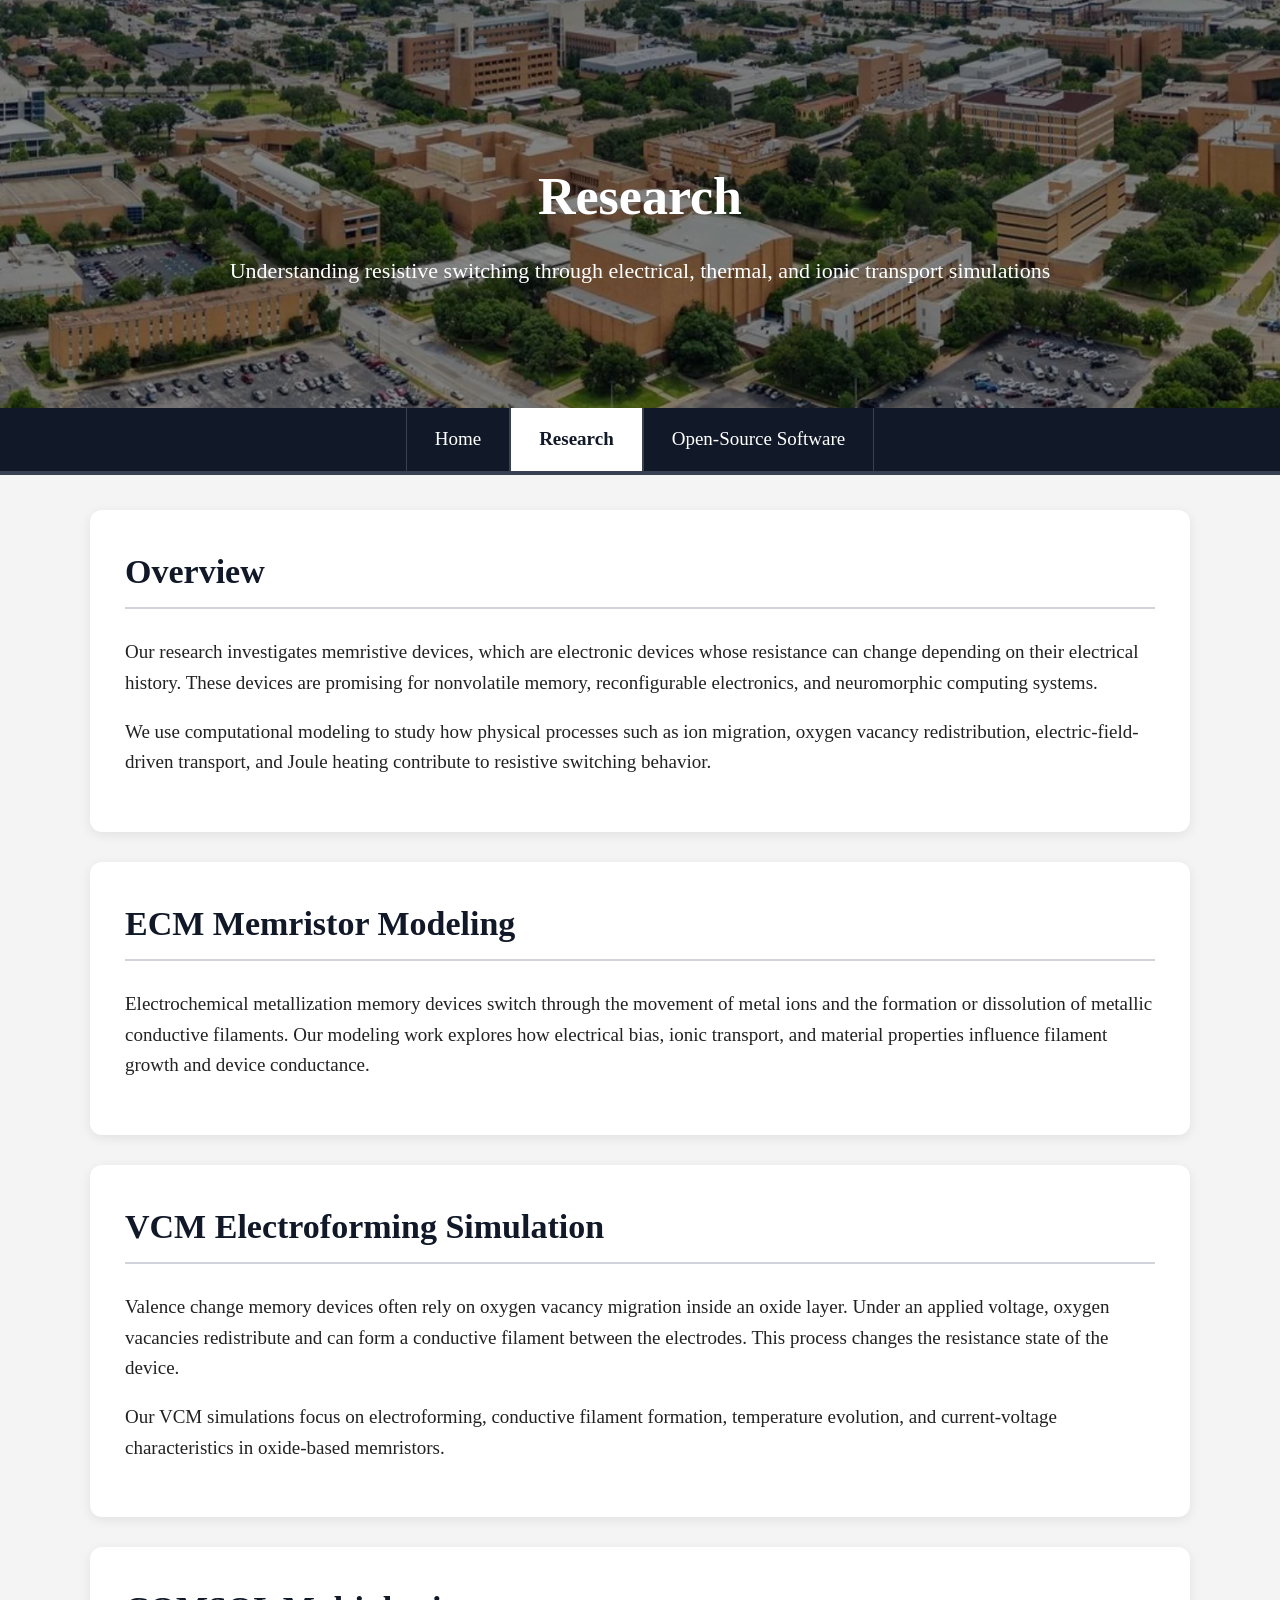
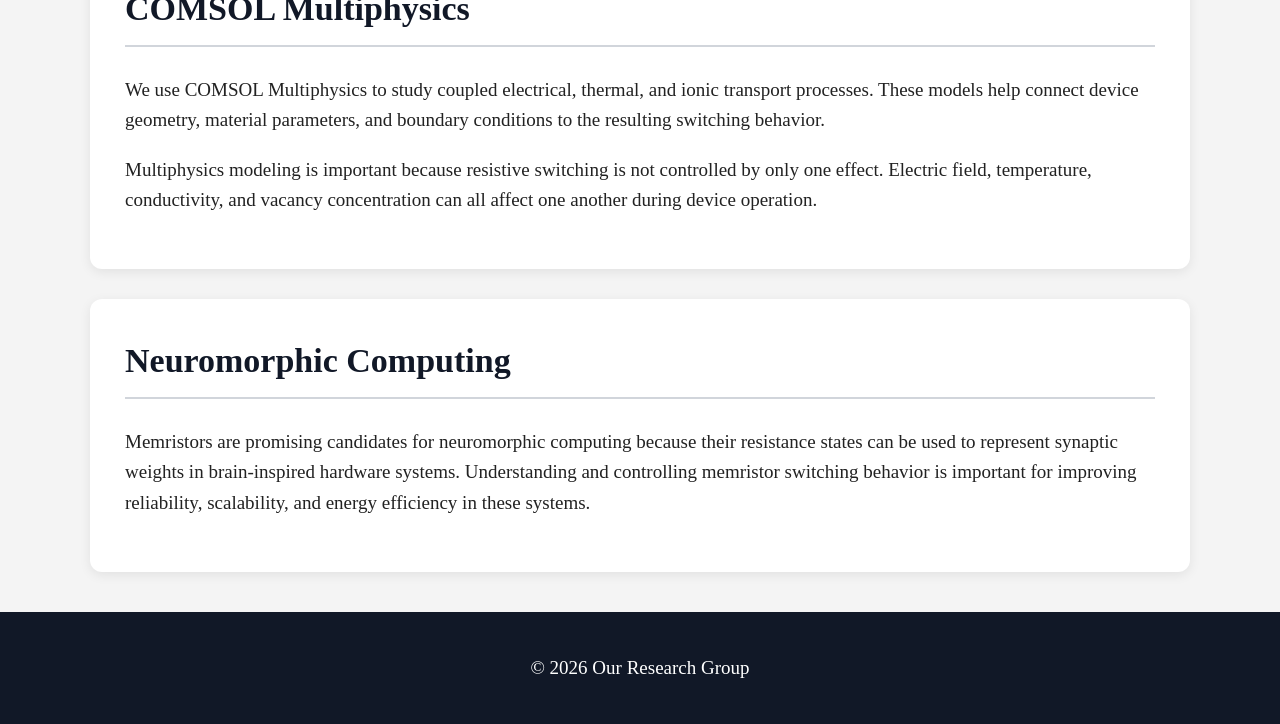
==== research.html @ e21f0a5c "Create research.html" ====
<!DOCTYPE html>
<html lang="en">
<head>
  <meta charset="UTF-8">
  <meta name="viewport" content="width=device-width, initial-scale=1.0">
  <title>Research</title>
  <link rel="stylesheet" href="style.css">
</head>
<body>

  <header class="hero">
    <h1>Research</h1>
    <p>Understanding resistive switching through electrical, thermal, and ionic transport simulations</p>
  </header>

  <nav class="tabs">
    <a href="index.html">Home</a>
    <a class="active" href="research.html">Research</a>
    <a href="software.html">Open-Source Software</a>
  </nav>

  <main>

    <section>
      <h2>Overview</h2>
      <p>
        Our research investigates memristive devices, which are electronic devices whose
        resistance can change depending on their electrical history. These devices are
        promising for nonvolatile memory, reconfigurable electronics, and neuromorphic
        computing systems.
      </p>

      <p>
        We use computational modeling to study how physical processes such as ion migration,
        oxygen vacancy redistribution, electric-field-driven transport, and Joule heating
        contribute to resistive switching behavior.
      </p>
    </section>

    <section>
      <h2>ECM Memristor Modeling</h2>
      <p>
        Electrochemical metallization memory devices switch through the movement of metal
        ions and the formation or dissolution of metallic conductive filaments. Our modeling
        work explores how electrical bias, ionic transport, and material properties influence
        filament growth and device conductance.
      </p>
    </section>

    <section>
      <h2>VCM Electroforming Simulation</h2>
      <p>
        Valence change memory devices often rely on oxygen vacancy migration inside an oxide
        layer. Under an applied voltage, oxygen vacancies redistribute and can form a conductive
        filament between the electrodes. This process changes the resistance state of the device.
      </p>

      <p>
        Our VCM simulations focus on electroforming, conductive filament formation, temperature
        evolution, and current-voltage characteristics in oxide-based memristors.
      </p>
    </section>

    <section>
      <h2>COMSOL Multiphysics</h2>
      <p>
        We use COMSOL Multiphysics to study coupled electrical, thermal, and ionic transport
        processes. These models help connect device geometry, material parameters, and boundary
        conditions to the resulting switching behavior.
      </p>

      <p>
        Multiphysics modeling is important because resistive switching is not controlled by
        only one effect. Electric field, temperature, conductivity, and vacancy concentration
        can all affect one another during device operation.
      </p>
    </section>

    <section>
      <h2>Neuromorphic Computing</h2>
      <p>
        Memristors are promising candidates for neuromorphic computing because their resistance
        states can be used to represent synaptic weights in brain-inspired hardware systems.
        Understanding and controlling memristor switching behavior is important for improving
        reliability, scalability, and energy efficiency in these systems.
      </p>
    </section>

  </main>

  <footer>
    <p>© 2026 Our Research Group</p>
  </footer>

</body>
</html>
---- style.css ----
body {
  margin: 0;
  font-family: "Times New Roman", Times, serif;
  background-color: #f4f4f4;
  color: #222;
  line-height: 1.6;
}

.hero {
  background-image: linear-gradient(rgba(0, 0, 0, 0.45), rgba(0, 0, 0, 0.45)), url("uta-aerial-shot.webp");
  background-size: cover;
  background-position: center;
  color: white;
  text-align: center;
  padding: 120px 20px;
}

.hero h1 {
  font-size: 52px;
  margin-bottom: 15px;
}

.hero p {
  font-size: 22px;
  max-width: 850px;
  margin: 0 auto;
}

.tabs {
  display: flex;
  justify-content: center;
  background-color: #111827;
  border-bottom: 4px solid #374151;
}

.tabs a {
  color: white;
  text-decoration: none;
  padding: 16px 28px;
  font-size: 19px;
  border-left: 1px solid #374151;
  border-right: 1px solid #374151;
}

.tabs a:hover {
  background-color: #374151;
}

.tabs a.active {
  background-color: white;
  color: #111827;
  font-weight: bold;
}

main {
  max-width: 1100px;
  margin: 35px auto;
  padding: 0 20px;
}

section {
  background-color: white;
  margin-bottom: 30px;
  padding: 35px;
  border-radius: 12px;
  box-shadow: 0 3px 12px rgba(0, 0, 0, 0.08);
}

h2 {
  font-size: 34px;
  color: #111827;
  border-bottom: 2px solid #d1d5db;
  padding-bottom: 8px;
  margin-top: 0;
}

h3 {
  font-size: 24px;
  color: #1f2937;
}

p,
li {
  font-size: 19px;
}

footer {
  text-align: center;
  background-color: #111827;
  color: white;
  padding: 22px;
  margin-top: 40px;
}
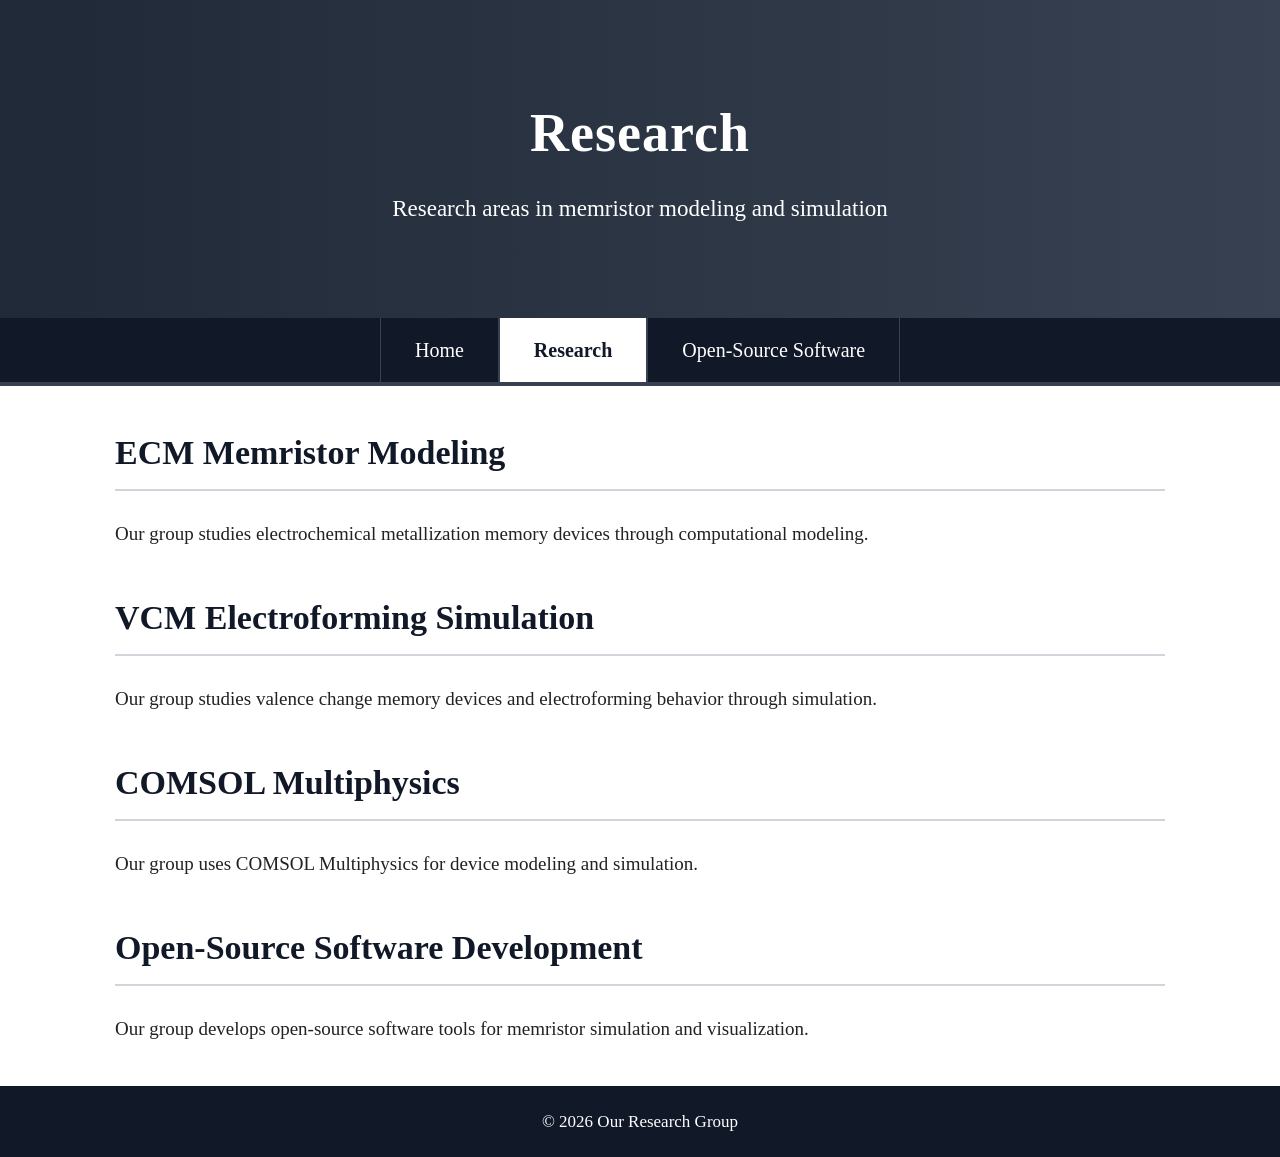
==== commit c1984fd5: "Update research.html" ====
--- a/research.html
+++ b/research.html
@@ -10,7 +10,7 @@
 
   <header class="hero">
     <h1>Research</h1>
-    <p>Understanding resistive switching through electrical, thermal, and ionic transport simulations</p>
+    <p>Research areas in memristor modeling and simulation</p>
   </header>
 
   <nav class="tabs">
@@ -22,67 +22,30 @@
   <main>
 
     <section>
-      <h2>Overview</h2>
-      <p>
-        Our research investigates memristive devices, which are electronic devices whose
-        resistance can change depending on their electrical history. These devices are
-        promising for nonvolatile memory, reconfigurable electronics, and neuromorphic
-        computing systems.
-      </p>
-
-      <p>
-        We use computational modeling to study how physical processes such as ion migration,
-        oxygen vacancy redistribution, electric-field-driven transport, and Joule heating
-        contribute to resistive switching behavior.
-      </p>
-    </section>
-
-    <section>
       <h2>ECM Memristor Modeling</h2>
       <p>
-        Electrochemical metallization memory devices switch through the movement of metal
-        ions and the formation or dissolution of metallic conductive filaments. Our modeling
-        work explores how electrical bias, ionic transport, and material properties influence
-        filament growth and device conductance.
+        Our group studies electrochemical metallization memory devices through computational modeling.
       </p>
     </section>
 
     <section>
       <h2>VCM Electroforming Simulation</h2>
       <p>
-        Valence change memory devices often rely on oxygen vacancy migration inside an oxide
-        layer. Under an applied voltage, oxygen vacancies redistribute and can form a conductive
-        filament between the electrodes. This process changes the resistance state of the device.
-      </p>
-
-      <p>
-        Our VCM simulations focus on electroforming, conductive filament formation, temperature
-        evolution, and current-voltage characteristics in oxide-based memristors.
+        Our group studies valence change memory devices and electroforming behavior through simulation.
       </p>
     </section>
 
     <section>
       <h2>COMSOL Multiphysics</h2>
       <p>
-        We use COMSOL Multiphysics to study coupled electrical, thermal, and ionic transport
-        processes. These models help connect device geometry, material parameters, and boundary
-        conditions to the resulting switching behavior.
-      </p>
-
-      <p>
-        Multiphysics modeling is important because resistive switching is not controlled by
-        only one effect. Electric field, temperature, conductivity, and vacancy concentration
-        can all affect one another during device operation.
+        Our group uses COMSOL Multiphysics for device modeling and simulation.
       </p>
     </section>
 
     <section>
-      <h2>Neuromorphic Computing</h2>
+      <h2>Open-Source Software Development</h2>
       <p>
-        Memristors are promising candidates for neuromorphic computing because their resistance
-        states can be used to represent synaptic weights in brain-inspired hardware systems.
-        Understanding and controlling memristor switching behavior is important for improving
-        reliability, scalability, and energy efficiency in these systems.
+        Our group develops open-source software tools for memristor simulation and visualization.
       </p>
     </section>
 
--- a/style.css
+++ b/style.css
@@ -1,31 +1,32 @@
 body {
   margin: 0;
   font-family: "Times New Roman", Times, serif;
-  background-color: #f4f4f4;
+  background-color: white;
   color: #222;
   line-height: 1.6;
 }
 
+/* Header background changed back to dark color */
 .hero {
-  background-image: linear-gradient(rgba(0, 0, 0, 0.45), rgba(0, 0, 0, 0.45)), url("uta-aerial-shot.webp");
-  background-size: cover;
-  background-position: center;
+  background: linear-gradient(to right, #1f2937, #374151);
   color: white;
   text-align: center;
-  padding: 120px 20px;
+  padding: 90px 20px;
 }
 
 .hero h1 {
-  font-size: 52px;
-  margin-bottom: 15px;
+  font-size: 54px;
+  margin: 0 0 15px 0;
+  letter-spacing: 1px;
 }
 
 .hero p {
-  font-size: 22px;
-  max-width: 850px;
+  font-size: 23px;
+  max-width: 900px;
   margin: 0 auto;
 }
 
+/* Top tabs */
 .tabs {
   display: flex;
   justify-content: center;
@@ -36,8 +37,8 @@
 .tabs a {
   color: white;
   text-decoration: none;
-  padding: 16px 28px;
-  font-size: 19px;
+  padding: 16px 34px;
+  font-size: 20px;
   border-left: 1px solid #374151;
   border-right: 1px solid #374151;
 }
@@ -52,18 +53,20 @@
   font-weight: bold;
 }
 
+/* Main page layout */
 main {
-  max-width: 1100px;
-  margin: 35px auto;
-  padding: 0 20px;
-}
-
+  max-width: 1050px;
+  margin: 40px auto;
+  padding: 0 25px;
+}
+
+/* Sections are no longer boxed */
 section {
-  background-color: white;
-  margin-bottom: 30px;
-  padding: 35px;
-  border-radius: 12px;
-  box-shadow: 0 3px 12px rgba(0, 0, 0, 0.08);
+  margin-bottom: 42px;
+  padding: 0;
+  background: none;
+  border-radius: 0;
+  box-shadow: none;
 }
 
 h2 {
@@ -75,8 +78,9 @@
 }
 
 h3 {
-  font-size: 24px;
+  font-size: 25px;
   color: #1f2937;
+  margin-bottom: 8px;
 }
 
 p,
@@ -84,6 +88,74 @@
   font-size: 19px;
 }
 
+ul {
+  padding-left: 28px;
+}
+
+/* People section */
+.people {
+  display: grid;
+  grid-template-columns: repeat(2, 1fr);
+  gap: 25px;
+}
+
+.person {
+  padding: 0;
+  background: none;
+  border-left: none;
+  border-radius: 0;
+}
+
+/* Research/software cards without rectangular boxes */
+.cards {
+  display: grid;
+  grid-template-columns: repeat(2, 1fr);
+  gap: 30px;
+}
+
+.card {
+  padding: 0;
+  background: none;
+  border-left: none;
+  border-radius: 0;
+}
+
+/* GitHub/software button */
+.button {
+  display: inline-block;
+  margin-top: 15px;
+  background-color: #1f2937;
+  color: white;
+  padding: 12px 24px;
+  border-radius: 6px;
+  text-decoration: none;
+  font-size: 18px;
+}
+
+.button:hover {
+  background-color: #374151;
+}
+
+/* Links */
+a {
+  color: #1f2937;
+}
+
+/* Code blocks */
+pre {
+  background-color: #111827;
+  color: white;
+  padding: 18px;
+  border-radius: 8px;
+  overflow-x: auto;
+  font-size: 17px;
+}
+
+code {
+  font-family: "Courier New", Courier, monospace;
+}
+
+/* Footer */
 footer {
   text-align: center;
   background-color: #111827;
@@ -91,3 +163,41 @@
   padding: 22px;
   margin-top: 40px;
 }
+
+footer p {
+  margin: 0;
+  font-size: 17px;
+}
+
+/* Mobile-friendly layout */
+@media screen and (max-width: 700px) {
+  .tabs {
+    flex-direction: column;
+  }
+
+  .tabs a {
+    text-align: center;
+    padding: 14px;
+  }
+
+  .hero {
+    padding: 75px 20px;
+  }
+
+  .hero h1 {
+    font-size: 36px;
+  }
+
+  .hero p {
+    font-size: 19px;
+  }
+
+  main {
+    padding: 0 20px;
+  }
+
+  .people,
+  .cards {
+    grid-template-columns: 1fr;
+  }
+}
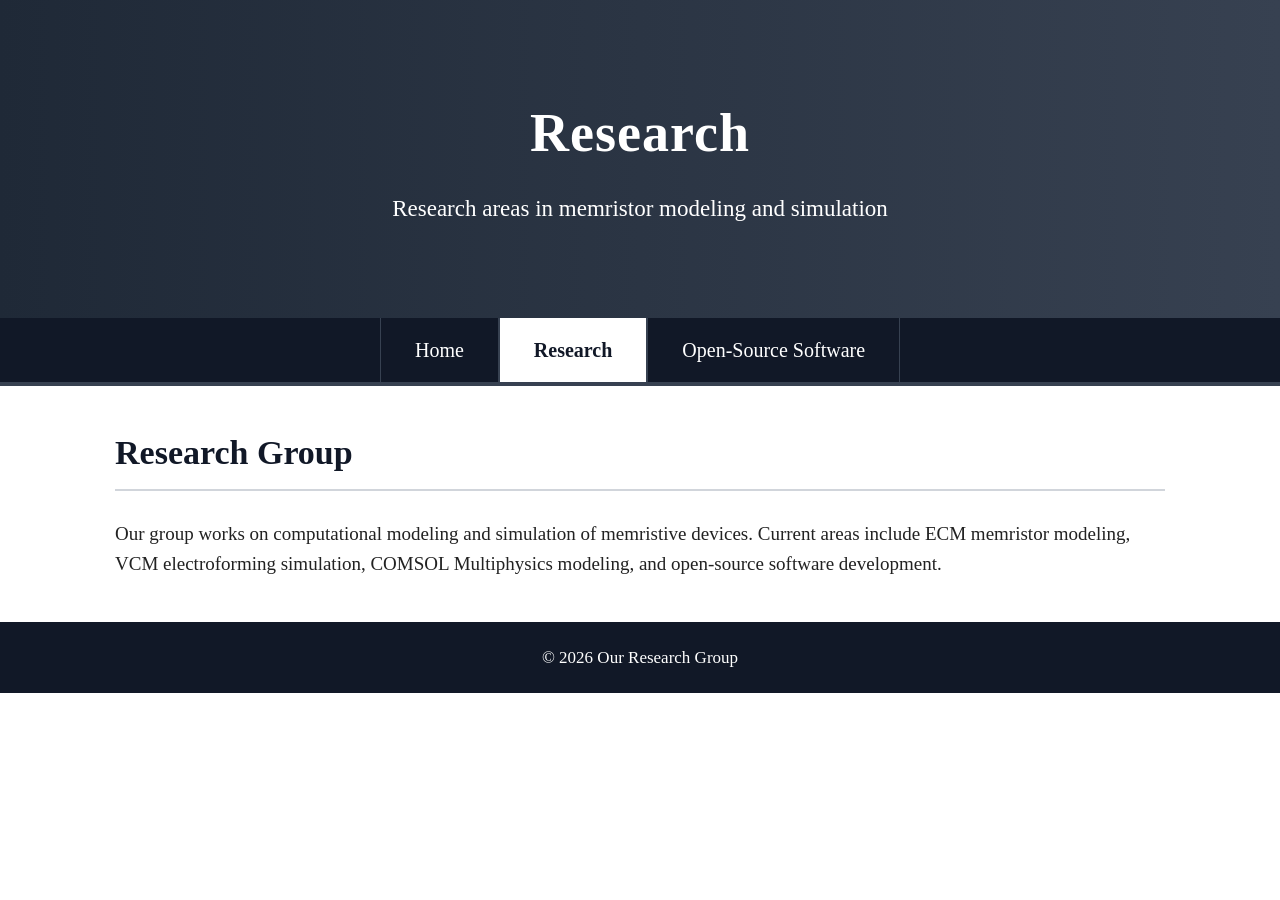
==== commit 11303988: "Update research.html" ====
--- a/research.html
+++ b/research.html
@@ -21,34 +21,15 @@
 
   <main>
 
-    <section>
-      <h2>ECM Memristor Modeling</h2>
+     <section>
+      <h2>Research Group</h2>
       <p>
-        Our group studies electrochemical metallization memory devices through computational modeling.
+        Our group works on computational modeling and simulation of memristive devices.
+        Current areas include ECM memristor modeling, VCM electroforming simulation,
+        COMSOL Multiphysics modeling, and open-source software development.
       </p>
     </section>
-
-    <section>
-      <h2>VCM Electroforming Simulation</h2>
-      <p>
-        Our group studies valence change memory devices and electroforming behavior through simulation.
-      </p>
-    </section>
-
-    <section>
-      <h2>COMSOL Multiphysics</h2>
-      <p>
-        Our group uses COMSOL Multiphysics for device modeling and simulation.
-      </p>
-    </section>
-
-    <section>
-      <h2>Open-Source Software Development</h2>
-      <p>
-        Our group develops open-source software tools for memristor simulation and visualization.
-      </p>
-    </section>
-
+    
   </main>
 
   <footer>
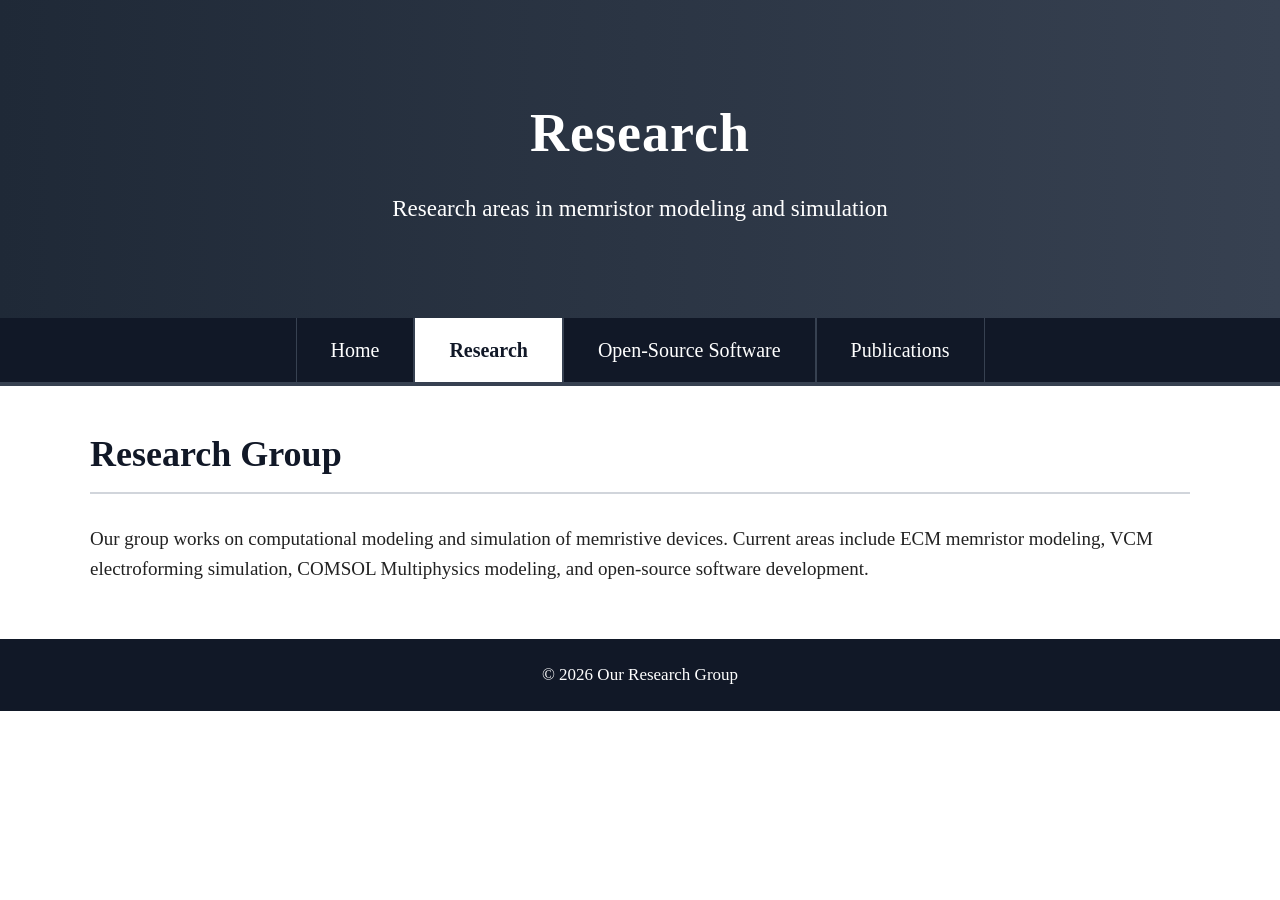
==== commit 1bb1ddc7: "Update research.html" ====
--- a/research.html
+++ b/research.html
@@ -17,6 +17,7 @@
     <a href="index.html">Home</a>
     <a class="active" href="research.html">Research</a>
     <a href="software.html">Open-Source Software</a>
+    <a href="publications.html">Publications</a>
   </nav>
 
   <main>
--- a/style.css
+++ b/style.css
@@ -6,32 +6,15 @@
   line-height: 1.6;
 }
 
-/* Header background changed back to dark color */
-.hero {
-  background: linear-gradient(to right, #1f2937, #374151);
-  color: white;
-  text-align: center;
-  padding: 90px 20px;
-}
-
-.hero h1 {
-  font-size: 54px;
-  margin: 0 0 15px 0;
-  letter-spacing: 1px;
-}
-
-.hero p {
-  font-size: 23px;
-  max-width: 900px;
-  margin: 0 auto;
-}
-
-/* Top tabs */
+/* Tabs at the very top */
 .tabs {
   display: flex;
   justify-content: center;
   background-color: #111827;
   border-bottom: 4px solid #374151;
+  position: sticky;
+  top: 0;
+  z-index: 1000;
 }
 
 .tabs a {
@@ -53,16 +36,36 @@
   font-weight: bold;
 }
 
-/* Main page layout */
+/* Header */
+.hero {
+  background: linear-gradient(to right, #1f2937, #374151);
+  color: white;
+  text-align: center;
+  padding: 90px 20px;
+}
+
+.hero h1 {
+  font-size: 54px;
+  margin: 0 0 15px 0;
+  letter-spacing: 1px;
+}
+
+.hero p {
+  font-size: 23px;
+  max-width: 900px;
+  margin: 0 auto;
+}
+
+/* Page layout */
 main {
-  max-width: 1050px;
+  max-width: 1100px;
   margin: 40px auto;
   padding: 0 25px;
 }
 
-/* Sections are no longer boxed */
+/* No rectangular boxes around sections */
 section {
-  margin-bottom: 42px;
+  margin-bottom: 55px;
   padding: 0;
   background: none;
   border-radius: 0;
@@ -70,7 +73,7 @@
 }
 
 h2 {
-  font-size: 34px;
+  font-size: 36px;
   color: #111827;
   border-bottom: 2px solid #d1d5db;
   padding-bottom: 8px;
@@ -78,9 +81,9 @@
 }
 
 h3 {
-  font-size: 25px;
-  color: #1f2937;
-  margin-bottom: 8px;
+  font-size: 34px;
+  color: #111827;
+  margin: 0 0 10px 0;
 }
 
 p,
@@ -92,35 +95,51 @@
   padding-left: 28px;
 }
 
-/* People section */
-.people {
+/* People profile layout */
+.profile-card {
   display: grid;
-  grid-template-columns: repeat(2, 1fr);
-  gap: 25px;
-}
-
-.person {
-  padding: 0;
-  background: none;
-  border-left: none;
-  border-radius: 0;
-}
-
-/* Research/software cards without rectangular boxes */
-.cards {
-  display: grid;
-  grid-template-columns: repeat(2, 1fr);
-  gap: 30px;
-}
-
-.card {
-  padding: 0;
-  background: none;
-  border-left: none;
-  border-radius: 0;
-}
-
-/* GitHub/software button */
+  grid-template-columns: 320px 1fr;
+  gap: 50px;
+  align-items: start;
+  margin-top: 25px;
+}
+
+.profile-photo img {
+  width: 320px;
+  height: auto;
+  border-radius: 12px;
+  display: block;
+}
+
+.profile-info {
+  padding-top: 10px;
+}
+
+.profile-title {
+  font-size: 24px;
+  font-weight: bold;
+  margin-bottom: 5px;
+}
+
+/* Clickable more-info section */
+details {
+  margin-top: 22px;
+  font-size: 19px;
+}
+
+summary {
+  cursor: pointer;
+  font-size: 22px;
+  font-weight: bold;
+  color: #1f2937;
+  margin-bottom: 12px;
+}
+
+summary:hover {
+  text-decoration: underline;
+}
+
+/* Button */
 .button {
   display: inline-block;
   margin-top: 15px;
@@ -169,8 +188,8 @@
   font-size: 17px;
 }
 
-/* Mobile-friendly layout */
-@media screen and (max-width: 700px) {
+/* Mobile layout */
+@media screen and (max-width: 800px) {
   .tabs {
     flex-direction: column;
   }
@@ -196,8 +215,13 @@
     padding: 0 20px;
   }
 
-  .people,
-  .cards {
+  .profile-card {
     grid-template-columns: 1fr;
-  }
-}
+    gap: 25px;
+  }
+
+  .profile-photo img {
+    width: 100%;
+    max-width: 320px;
+  }
+}
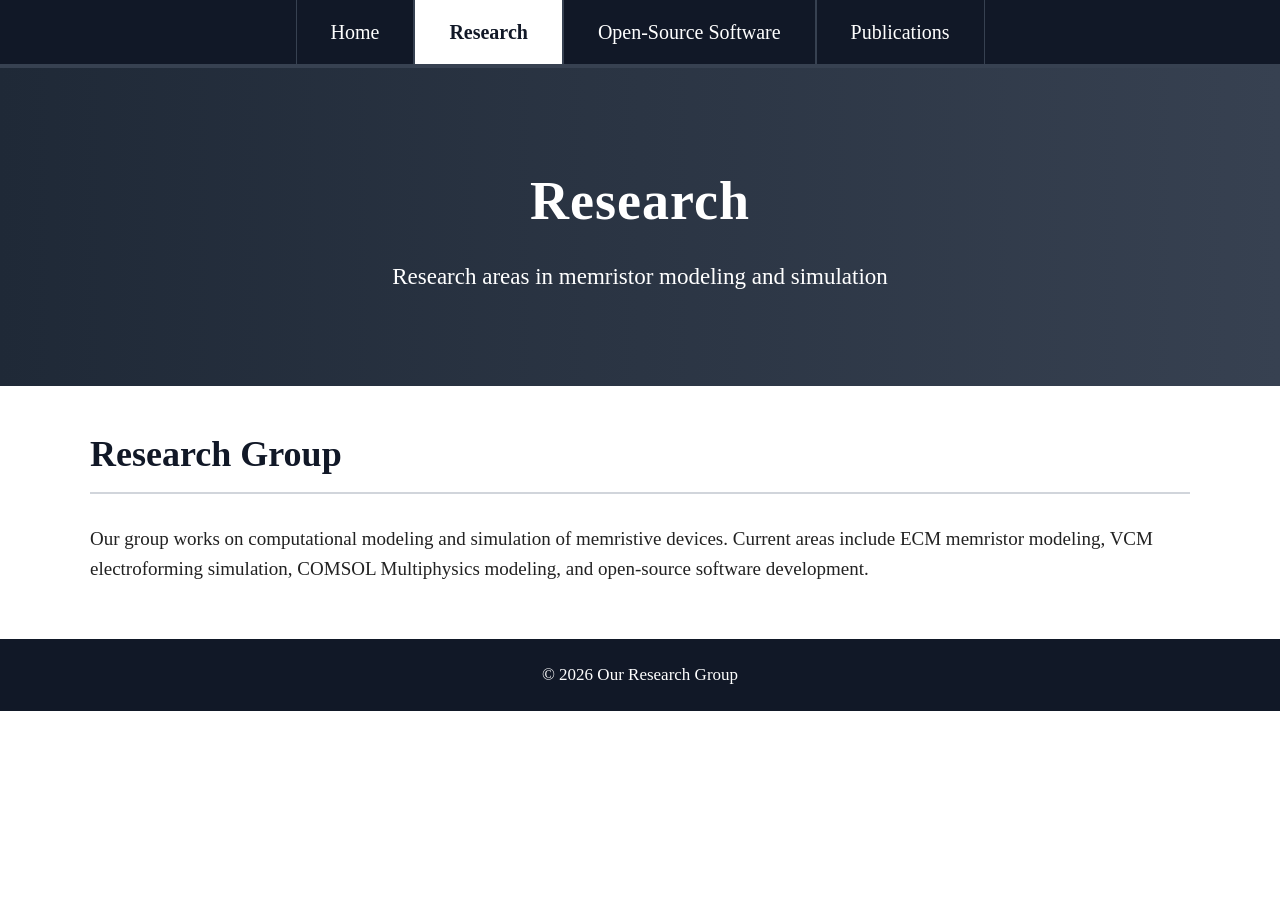
==== commit 35d5b195: "Update research.html" ====
--- a/research.html
+++ b/research.html
@@ -8,17 +8,20 @@
 </head>
 <body>
 
+
+   <nav class="tabs">
+    <a href="index.html">Home</a>
+    <a class="active" href="research.html">Research</a>
+    <a href="software.html">Open-Source Software</a>
+    <a href="publications.html">Publications</a>
+  </nav>
+  
   <header class="hero">
     <h1>Research</h1>
     <p>Research areas in memristor modeling and simulation</p>
   </header>
 
-  <nav class="tabs">
-    <a href="index.html">Home</a>
-    <a class="active" href="research.html">Research</a>
-    <a href="software.html">Open-Source Software</a>
-    <a href="publications.html">Publications</a>
-  </nav>
+ 
 
   <main>
 
